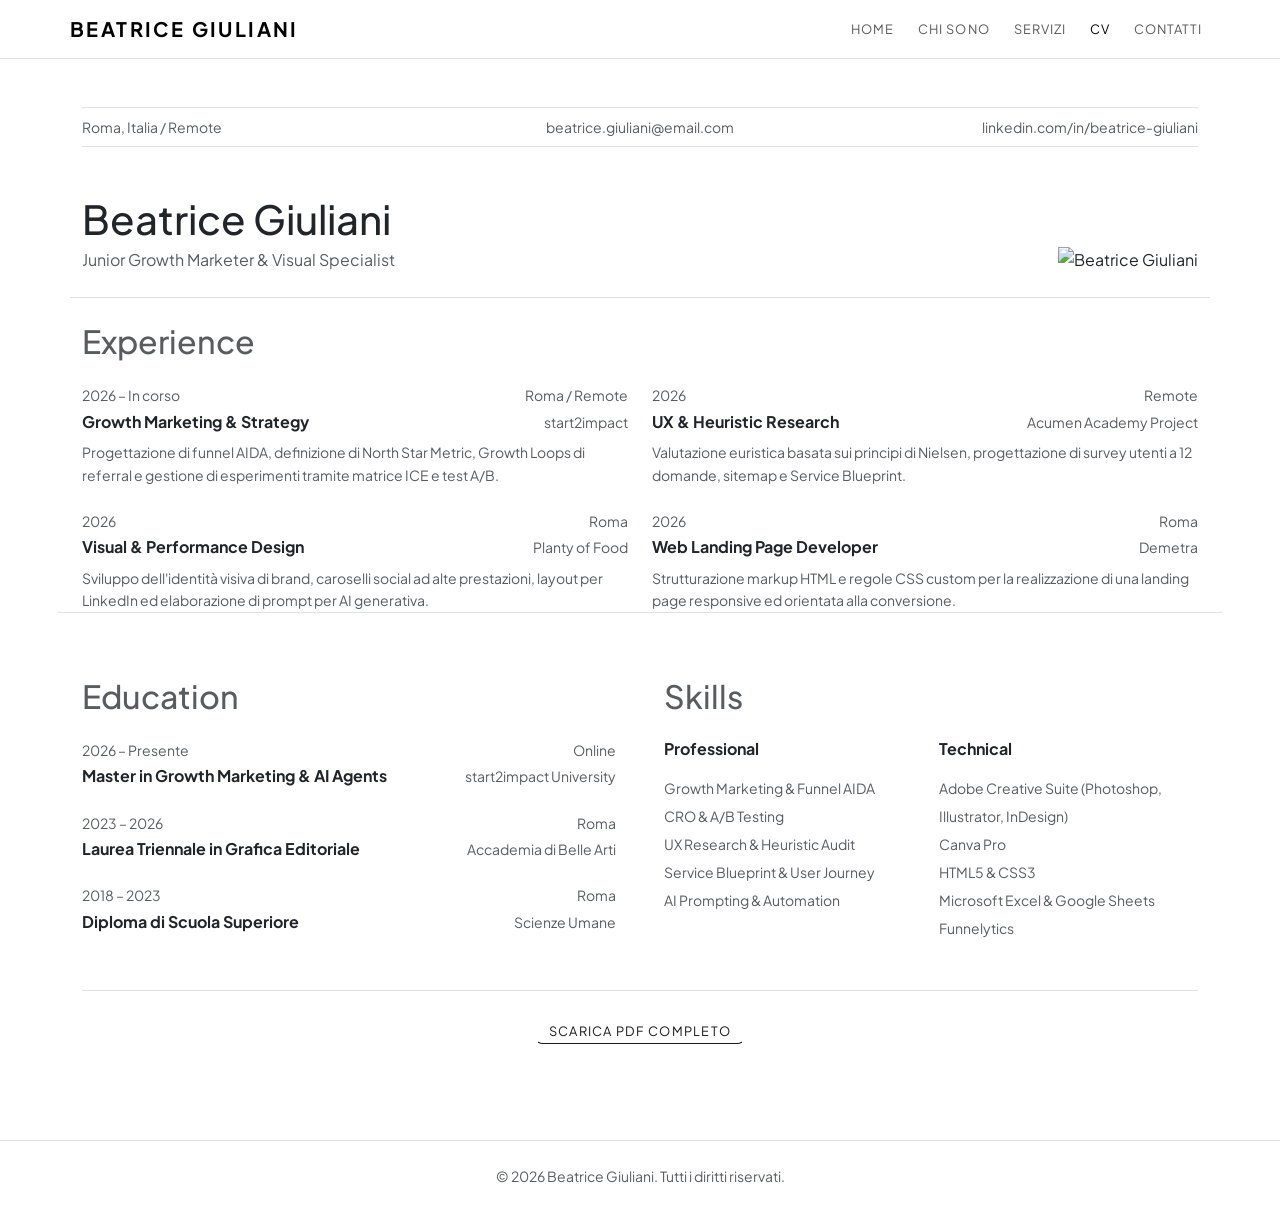
==== cv.html @ 4d4d1128 "Add files via upload" ====
<!DOCTYPE html>
<html lang="it">
<head>
    <meta charset="UTF-8">
    <meta name="viewport" content="width=device-width, initial-scale=1.0">
    <title>CV | Beatrice Giuliani</title>

    <!-- Favicon -->
    <link rel="icon" type="image/x-icon" href="favicon.ico">

    <!-- Google Fonts & Bootstrap 5 -->
    <link rel="preconnect" href="https://fonts.googleapis.com">
    <link rel="preconnect" href="https://fonts.gstatic.com" crossorigin>
    <link href="https://fonts.googleapis.com/css2?family=Plus+Jakarta+Sans:wght@300;400;500;600;700&display=swap" rel="stylesheet">
    <link href="https://cdn.jsdelivr.net/npm/bootstrap@5.3.2/dist/css/bootstrap.min.css" rel="stylesheet">
    
    <!-- Custom CSS -->
    <link rel="stylesheet" href="css/style.css">
</head>
<body>

    <!-- Header Navigation Bar -->
    <header class="sticky-top bg-white border-bottom navbar-editorial">
        <nav class="navbar navbar-expand-lg container">
            <a class="navbar-brand text-uppercase fw-bold tracking-wider" href="index.html">BEATRICE GIULIANI</a>
            <button class="navbar-toggler border-0" type="button" data-bs-toggle="collapse" data-bs-target="#navbarNav">
                <span class="navbar-toggler-icon"></span>
            </button>
            <div class="collapse navbar-collapse justify-content-end" id="navbarNav">
                <ul class="navbar-nav gap-2 py-2 py-lg-0">
                    <li class="nav-item"><a class="nav-link nav-box" href="index.html">HOME</a></li>
                    <li class="nav-item"><a class="nav-link nav-box" href="index.html#about">CHI SONO</a></li>
                    <li class="nav-item"><a class="nav-link nav-box" href="index.html#services">SERVIZI</a></li>
                    <li class="nav-item"><a class="nav-link nav-box active" href="cv.html">CV</a></li>
                    <li class="nav-item"><a class="nav-link nav-box" href="contatti.html">CONTATTI</a></li>
                </ul>
            </div>
        </nav>
    </header>

    <main class="py-5">
        <div class="container cv-container">

            <!-- CV Top Info Bar -->
            <div class="cv-top-bar border-top border-bottom py-2 mb-5">
                <div class="row text-center text-md-start small text-muted g-2">
                    <div class="col-md-4">Roma, Italia / Remote</div>
                    <div class="col-md-4 text-md-center">beatrice.giuliani@email.com</div>
                    <div class="col-md-4 text-md-end">linkedin.com/in/beatrice-giuliani</div>
                </div>
            </div>

            <!-- CV Header: Nome, Ruolo e Foto -->
            <div class="row align-items-end justify-content-between pb-4 mb-4 border-bottom g-4">
                <div class="col-md-7">
                    <h1 class="cv-name mb-1">Beatrice Giuliani</h1>
                    <p class="cv-subtitle text-muted mb-0">Junior Growth Marketer & Visual Specialist</p>
                </div>
                <div class="col-md-4 text-md-end">
                    <img src="assets/img/portrait.jpg" alt="Beatrice Giuliani" class="cv-photo img-fluid">
                </div>
            </div>

            <!-- SECTION: EXPERIENCE -->
            <section class="cv-section mb-5">
                <h2 class="cv-section-title text-muted mb-4">Experience</h2>
                
                <div class="row g-4 mb-4">
                    <!-- Exp 1 -->
                    <div class="col-md-6">
                        <div class="d-flex justify-content-between small text-muted mb-1">
                            <span>2026 – In corso</span>
                            <span>Roma / Remote</span>
                        </div>
                        <div class="d-flex justify-content-between align-items-baseline mb-2">
                            <h3 class="h6 fw-bold mb-0">Growth Marketing & Strategy</h3>
                            <span class="small text-muted fw-normal">start2impact</span>
                        </div>
                        <p class="small text-muted mb-0">Progettazione di funnel AIDA, definizione di North Star Metric, Growth Loops di referral e gestione di esperimenti tramite matrice ICE e test A/B.</p>
                    </div>

                    <!-- Exp 2 -->
                    <div class="col-md-6">
                        <div class="d-flex justify-content-between small text-muted mb-1">
                            <span>2026</span>
                            <span>Remote</span>
                        </div>
                        <div class="d-flex justify-content-between align-items-baseline mb-2">
                            <h3 class="h6 fw-bold mb-0">UX & Heuristic Research</h3>
                            <span class="small text-muted fw-normal">Acumen Academy Project</span>
                        </div>
                        <p class="small text-muted mb-0">Valutazione euristica basata sui principi di Nielsen, progettazione di survey utenti a 12 domande, sitemap e Service Blueprint.</p>
                    </div>
                </div>

                <div class="row g-4">
                    <!-- Exp 3 -->
                    <div class="col-md-6">
                        <div class="d-flex justify-content-between small text-muted mb-1">
                            <span>2026</span>
                            <span>Roma</span>
                        </div>
                        <div class="d-flex justify-content-between align-items-baseline mb-2">
                            <h3 class="h6 fw-bold mb-0">Visual & Performance Design</h3>
                            <span class="small text-muted fw-normal">Planty of Food</span>
                        </div>
                        <p class="small text-muted mb-0">Sviluppo dell'identità visiva di brand, caroselli social ad alte prestazioni, layout per LinkedIn ed elaborazione di prompt per AI generativa.</p>
                    </div>

                    <!-- Exp 4 -->
                    <div class="col-md-6">
                        <div class="d-flex justify-content-between small text-muted mb-1">
                            <span>2026</span>
                            <span>Roma</span>
                        </div>
                        <div class="d-flex justify-content-between align-items-baseline mb-2">
                            <h3 class="h6 fw-bold mb-0">Web Landing Page Developer</h3>
                            <span class="small text-muted fw-normal">Demetra</span>
                        </div>
                        <p class="small text-muted mb-0">Strutturazione markup HTML e regole CSS custom per la realizzazione di una landing page responsive ed orientata alla conversione.</p>
                    </div>
                </div>
            </section>

            <!-- SECTION: EDUCATION & SKILLS -->
            <div class="row pt-3 border-top g-5">
                
                <!-- Education Column -->
                <div class="col-md-6">
                    <h2 class="cv-section-title text-muted mb-4">Education</h2>
                    
                    <div class="mb-4">
                        <div class="d-flex justify-content-between small text-muted mb-1">
                            <span>2026 – Presente</span>
                            <span>Online</span>
                        </div>
                        <div class="d-flex justify-content-between align-items-baseline">
                            <h3 class="h6 fw-bold mb-0">Master in Growth Marketing & AI Agents</h3>
                            <span class="small text-muted">start2impact University</span>
                        </div>
                    </div>

                    <div class="mb-4">
                        <div class="d-flex justify-content-between small text-muted mb-1">
                            <span>2023 – 2026</span>
                            <span>Roma</span>
                        </div>
                        <div class="d-flex justify-content-between align-items-baseline">
                            <h3 class="h6 fw-bold mb-0">Laurea Triennale in Grafica Editoriale</h3>
                            <span class="small text-muted">Accademia di Belle Arti</span>
                        </div>
                    </div>

                    <div>
                        <div class="d-flex justify-content-between small text-muted mb-1">
                            <span>2018 – 2023</span>
                            <span>Roma</span>
                        </div>
                        <div class="d-flex justify-content-between align-items-baseline">
                            <h3 class="h6 fw-bold mb-0">Diploma di Scuola Superiore</h3>
                            <span class="small text-muted">Scienze Umane</span>
                        </div>
                    </div>
                </div>

                <!-- Skills Column -->
                <div class="col-md-6">
                    <h2 class="cv-section-title text-muted mb-4">Skills</h2>
                    
                    <div class="row g-3">
                        <div class="col-6">
                            <h3 class="h6 fw-bold mb-3">Professional</h3>
                            <ul class="list-unstyled small text-muted lh-lg mb-0">
                                <li>Growth Marketing & Funnel AIDA</li>
                                <li>CRO & A/B Testing</li>
                                <li>UX Research & Heuristic Audit</li>
                                <li>Service Blueprint & User Journey</li>
                                <li>AI Prompting & Automation</li>
                            </ul>
                        </div>
                        <div class="col-6">
                            <h3 class="h6 fw-bold mb-3">Technical</h3>
                            <ul class="list-unstyled small text-muted lh-lg mb-0">
                                <li>Adobe Creative Suite (Photoshop, Illustrator, InDesign)</li>
                                <li>Canva Pro</li>
                                <li>HTML5 & CSS3</li>
                                <li>Microsoft Excel & Google Sheets</li>
                                <li>Funnelytics</li>
                            </ul>
                        </div>
                    </div>
                </div>

            </div>

            <!-- Download Button Inferiore -->
            <div class="text-center mt-5 pt-4 border-top">
                <a href="assets/pdf/cv-beatrice-giuliani.pdf" download class="btn btn-editorial">SCARICA PDF COMPLETO</a>
            </div>

        </div>
    </main>

    <!-- Footer -->
    <footer class="py-4 border-top bg-white text-center mt-5">
        <div class="container">
            <p class="small text-muted mb-0">&copy; 2026 Beatrice Giuliani. Tutti i diritti riservati.</p>
        </div>
    </footer>

    <script src="https://cdn.jsdelivr.net/npm/bootstrap@5.3.2/dist/js/bootstrap.bundle.min.js"></script>
</body>
</html>
---- css/style.css ----
/* ==========================================
   SETUP GLOBALE & TIPOGRAFIA
   ========================================== */
*, *::before, *::after {
  box-sizing: border-box;
}

body {
  font-family: 'Plus Jakarta Sans', sans-serif;
  line-height: 1.6;
}

.tracking-wider { letter-spacing: 0.12em; }
.tracking-widest { letter-spacing: 0.22em; }

/* Header Navigation */
.navbar .nav-link {
  font-size: 0.8rem;
  letter-spacing: 0.08em;
  text-transform: uppercase;
}

.navbar .nav-link:hover {
  opacity: 0.6;
}

/* ==========================================
   HERO SECTION
   ========================================== */
.hero-section {
  min-height: 380px;
  background-color: #ffffff;
}

.hero-bg-wrapper {
  position: absolute;
  top: 0;
  left: 0;
  width: 100%;
  height: 100%;
  z-index: 1;
  pointer-events: none;
}

.hero-bg-img {
  width: 100%;
  height: 100%;
  object-fit: cover;
  object-position: center;
  opacity: 0.35;
}

.hero-star {
  font-size: 1rem;
  color: #1a1a1a;
}

.hero-title {
  font-size: clamp(1.6rem, 3.5vw, 2.4rem);
  font-weight: 400;
  line-height: 1.25;
  letter-spacing: 0.04em;
  color: #1a1a1a;
}

.hero-bottom-bar {
  border-color: #e5e5e5 !important;
  background-color: rgba(255, 255, 255, 0.85);
  backdrop-filter: blur(4px);
  font-size: 0.72rem;
  letter-spacing: 0.08em;
}

a.btn-editorial,
.btn-editorial {
  color: #1a1a1a !important;
  border-bottom: 1px solid #1a1a1a;
  padding-bottom: 2px;
  font-size: 0.8rem;
  letter-spacing: 0.1em;
  text-decoration: none !important;
  display: inline-block;
  transition: opacity 0.2s ease;
}

a.btn-editorial:hover,
.btn-editorial:hover {
  opacity: 0.6;
}

/* ==========================================
   SEZIONE SERVIZI (LAYOUT CARD EDITORIALE)
   ========================================== */
.max-width-card {
  max-width: 900px;
}

.service-card {
  border-color: #d8d8d8 !important;
  border-radius: 0;
  background-color: #ffffff;
}

.service-card-title {
  font-size: 0.82rem;
  letter-spacing: 0.12em;
  font-weight: 500;
  color: #1a1a1a;
  border-color: #d8d8d8 !important;
  white-space: nowrap;
}

.service-card-img-wrapper {
  width: 140px;
  height: 180px;
  overflow: hidden;
  border: 1px solid #eaeaea;
}

.service-card-img-wrapper img {
  object-fit: cover;
  filter: grayscale(100%);
  transition: filter 0.3s ease;
}

.service-card:hover .service-card-img-wrapper img {
  filter: grayscale(0%);
}

.service-list-dots li {
  position: relative;
  padding-left: 14px;
  margin-bottom: 6px;
}

.service-list-dots li::before {
  content: "•";
  position: absolute;
  left: 0;
  color: #1a1a1a;
}

/* ==========================================
   PAGINA CONTATTI (SFONDO SCURO)
   ========================================== */
body.page-dark {
  background-color: #0d0d0d !important;
  color: #ffffff !important;
}

body.page-dark header,
body.page-dark footer,
body.page-dark main {
  background-color: #0d0d0d !important;
  border-color: #262626 !important;
}

body.page-dark .navbar-brand,
body.page-dark .nav-link {
  color: #ffffff !important;
}

body.page-dark .nav-link.active,
body.page-dark .nav-link:hover {
  opacity: 0.7;
}

body.page-dark .form-control,
body.page-dark .form-select {
  background-color: #1a1a1a !important;
  border-color: #333333 !important;
  color: #ffffff !important;
}

body.page-dark .form-control:focus {
  background-color: #222222 !important;
  border-color: #666666 !important;
  color: #ffffff !important;
  box-shadow: none;
}
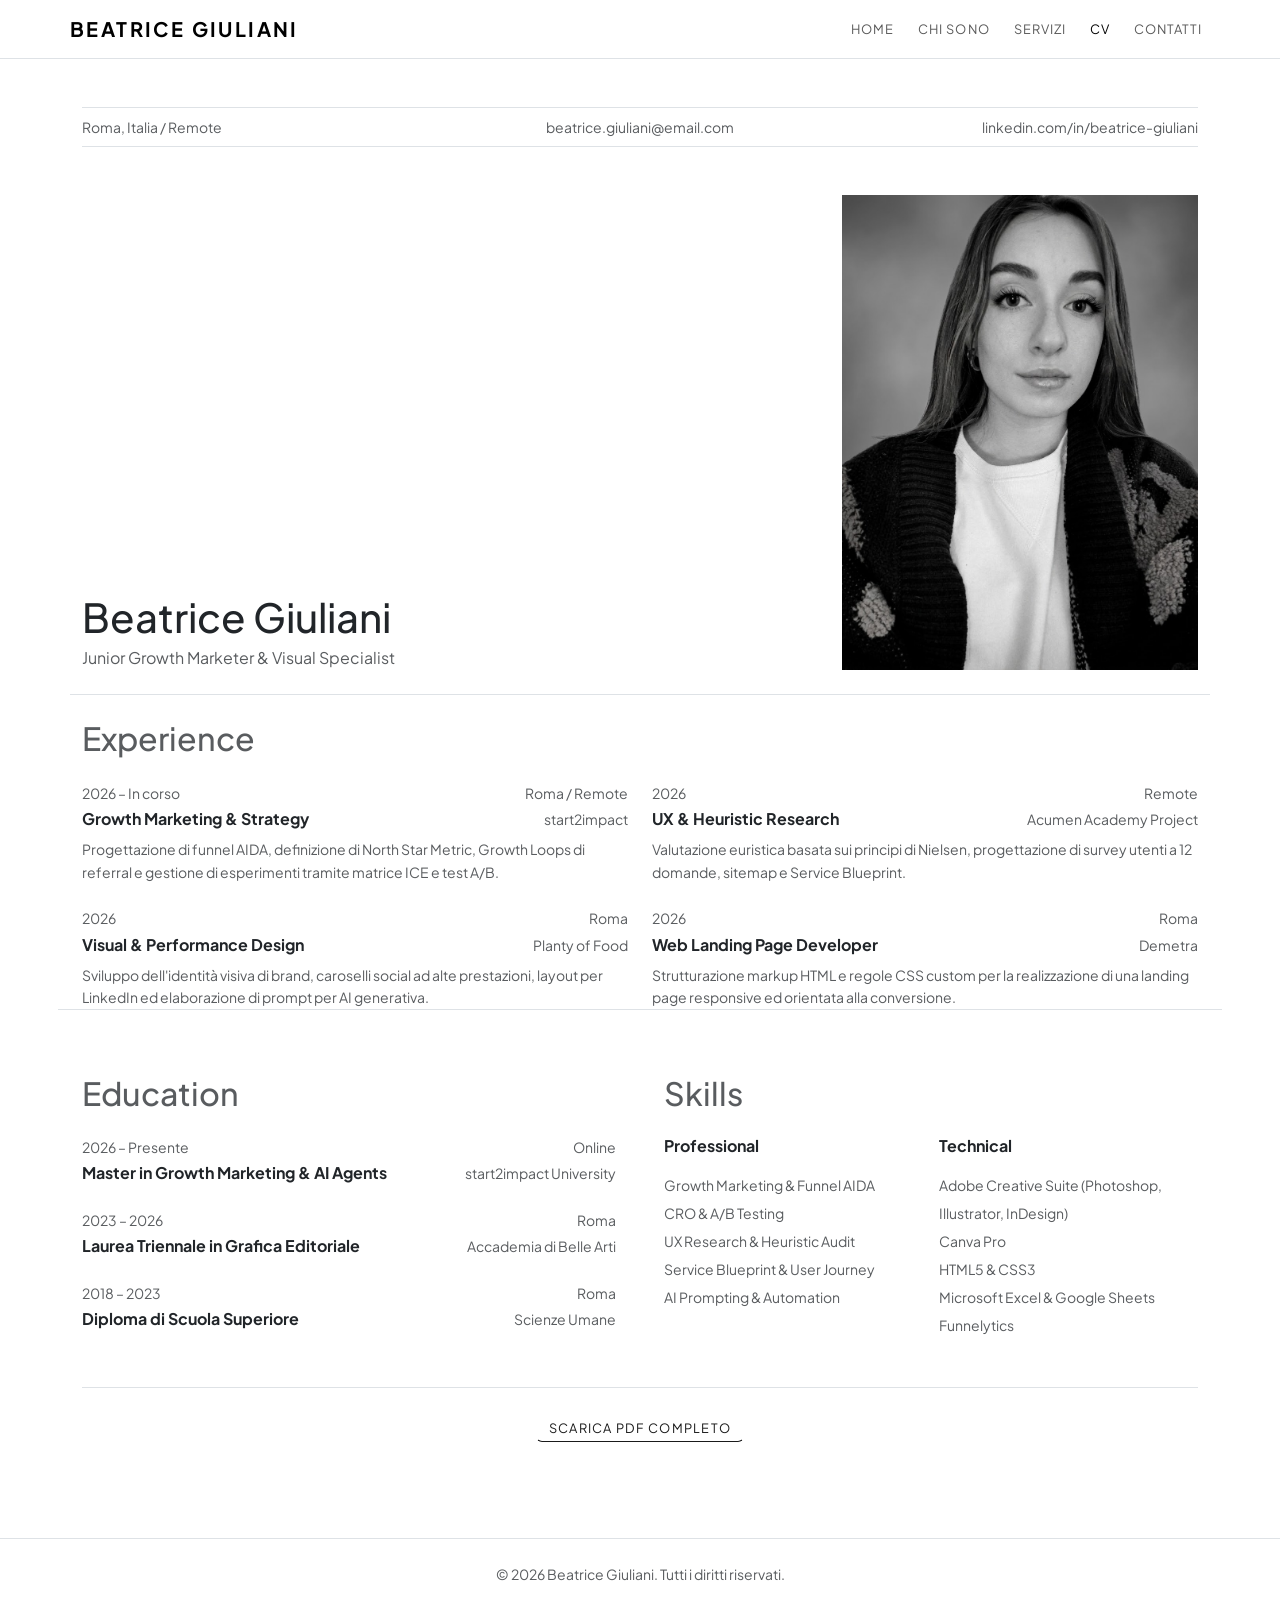
==== commit f8e2232d: "Update cv.html" ====
--- a/cv.html
+++ b/cv.html
@@ -57,7 +57,7 @@
                     <p class="cv-subtitle text-muted mb-0">Junior Growth Marketer & Visual Specialist</p>
                 </div>
                 <div class="col-md-4 text-md-end">
-                    <img src="assets/img/portrait.jpg" alt="Beatrice Giuliani" class="cv-photo img-fluid">
+                    <img src="assets/img/portrait.JPG" alt="Beatrice Giuliani" class="cv-photo img-fluid">
                 </div>
             </div>
 
@@ -210,4 +210,4 @@
 
     <script src="https://cdn.jsdelivr.net/npm/bootstrap@5.3.2/dist/js/bootstrap.bundle.min.js"></script>
 </body>
-</html>+</html>
